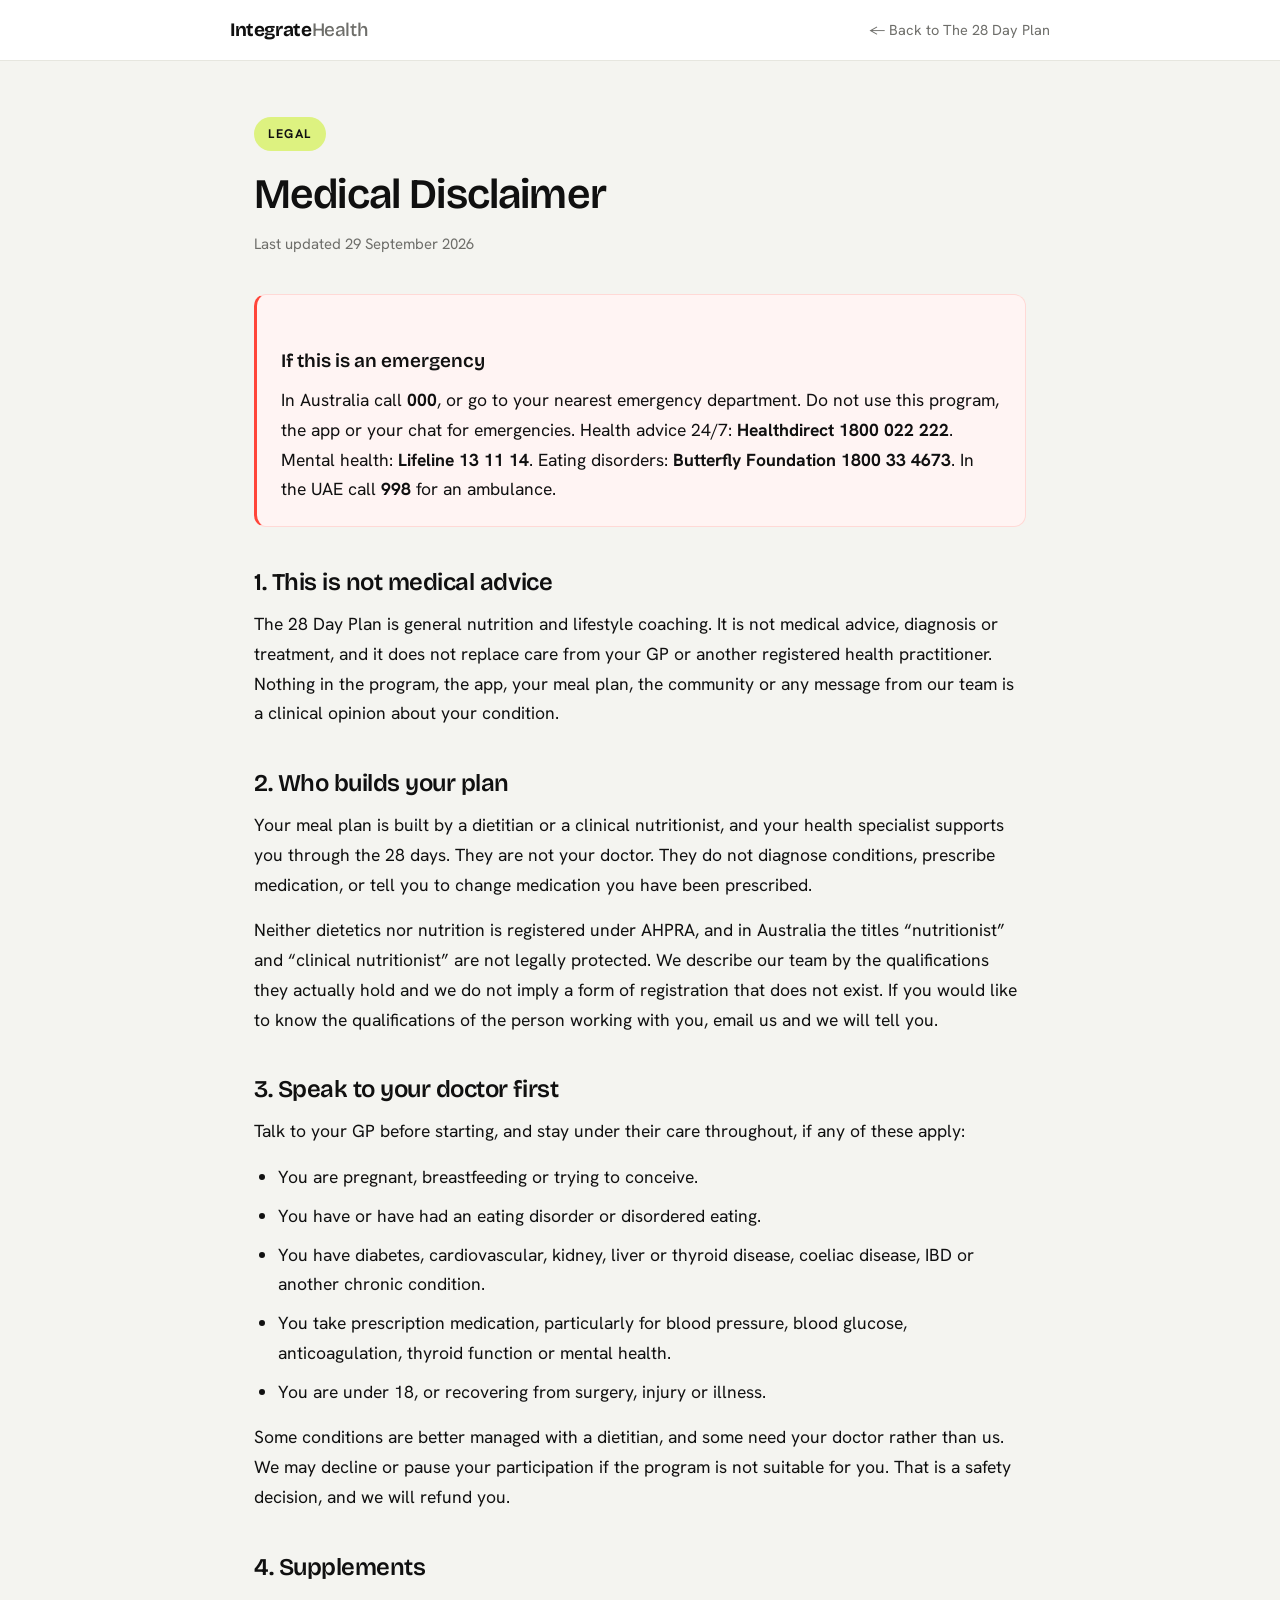
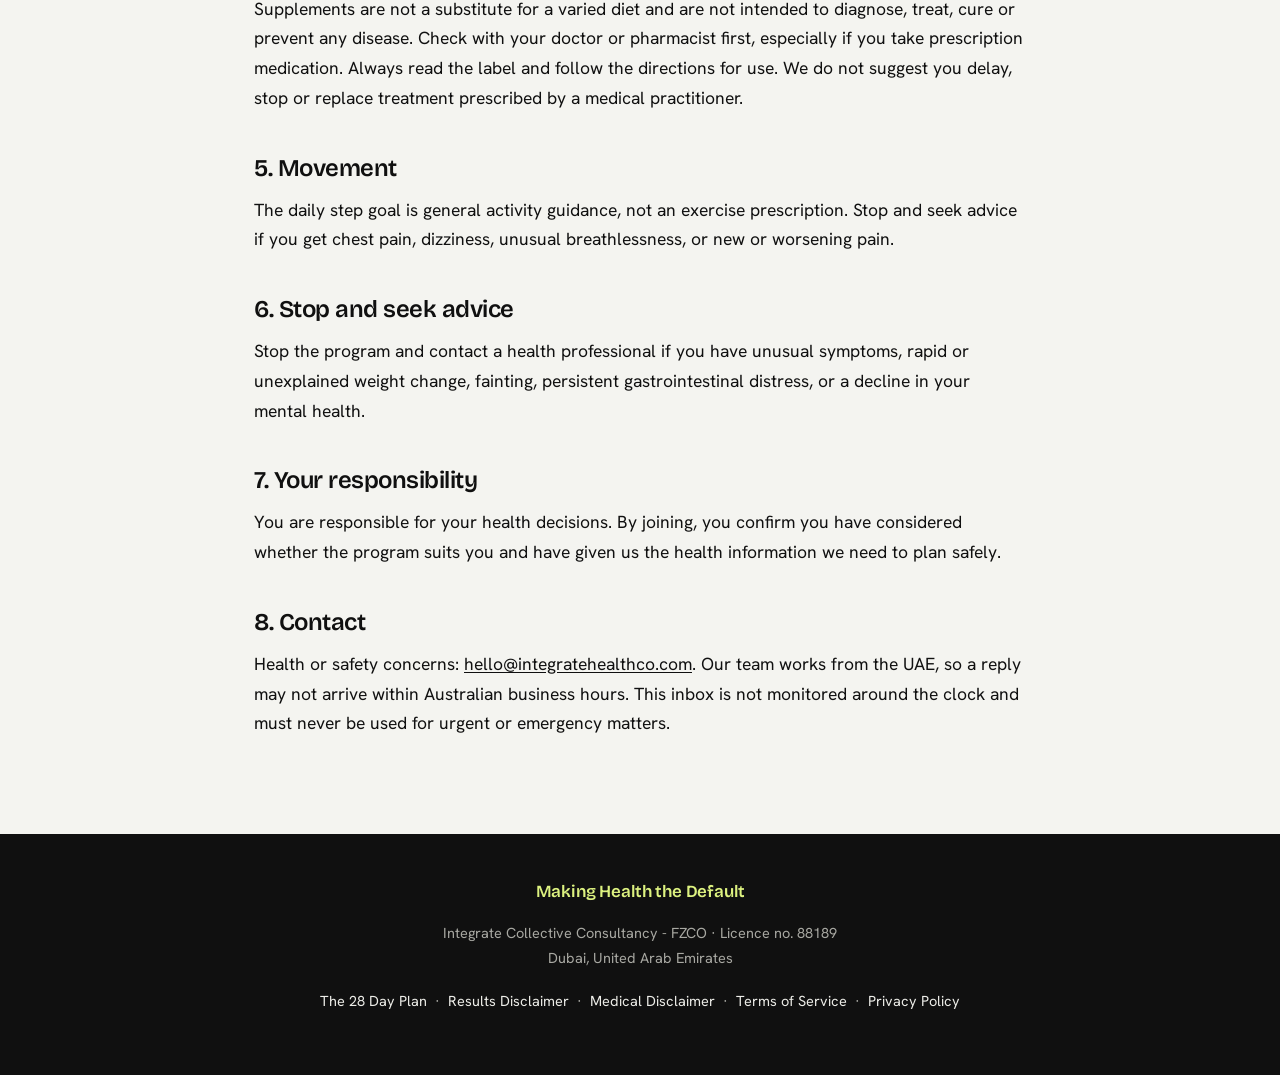
==== legal/medical-disclaimer.html @ c5db08b3 "GRNS 28-day plan landing page Co-Authored-By: Claude Opus 5.5 <noreply@anthropic.com>" ====
<!doctype html>
<html lang="en-AU">
<head>
<meta charset="utf-8">
<meta name="viewport" content="width=device-width, initial-scale=1">
<title>Medical Disclaimer | IntegrateHealth</title>
<meta name="description" content="The 28 Day Plan is nutrition and lifestyle coaching, not medical care. What that means, and when to speak to your doctor first.">
<link rel="preconnect" href="https://fonts.googleapis.com">
<link rel="preconnect" href="https://fonts.gstatic.com" crossorigin>
<link href="https://fonts.googleapis.com/css2?family=Bricolage+Grotesque:opsz,wght@12..96,400;12..96,500;12..96,600;12..96,700&family=Hanken+Grotesk:wght@400;500;600;700&display=swap" rel="stylesheet">
<link rel="stylesheet" href="legal.css">
</head>
<body>

<header class="l-bar">
  <div class="l-bar-in">
    <a class="l-mark" href="../index.html">Integrate<span>Health</span></a>
    <a class="l-back" href="../index.html">&larr; Back to The 28 Day Plan</a>
  </div>
</header>

<main class="l-wrap">
  <span class="l-eyebrow">Legal</span>
  <h1>Medical Disclaimer</h1>
  <p class="l-updated">Last updated 29 September 2026</p>

  <div class="l-alert">
    <h3>If this is an emergency</h3>
    <p>In Australia call <strong>000</strong>, or go to your nearest emergency department. Do not use this
    program, the app or your chat for emergencies. Health advice 24/7:
    <strong>Healthdirect 1800 022 222</strong>. Mental health: <strong>Lifeline 13 11 14</strong>.
    Eating disorders: <strong>Butterfly Foundation 1800 33 4673</strong>. In the UAE call <strong>998</strong>
    for an ambulance.</p>
  </div>

  <h2>1. This is not medical advice</h2>
  <p>The 28 Day Plan is general nutrition and lifestyle coaching. It is not medical advice, diagnosis or
  treatment, and it does not replace care from your GP or another registered health practitioner. Nothing in
  the program, the app, your meal plan, the community or any message from our team is a clinical opinion about
  your condition.</p>

  <h2>2. Who builds your plan</h2>
  <p>Your meal plan is built by a dietitian or a clinical nutritionist, and your health specialist supports you
  through the 28 days. They are not your doctor. They do not diagnose conditions, prescribe medication, or tell
  you to change medication you have been prescribed.</p>
  <p>Neither dietetics nor nutrition is registered under AHPRA, and in Australia the titles
  &ldquo;nutritionist&rdquo; and &ldquo;clinical nutritionist&rdquo; are not legally protected. We describe our
  team by the qualifications they actually hold and we do not imply a form of registration that does not exist.
  If you would like to know the qualifications of the person working with you, email us and we will tell you.</p>

  <h2>3. Speak to your doctor first</h2>
  <p>Talk to your GP before starting, and stay under their care throughout, if any of these apply:</p>
  <ul>
    <li>You are pregnant, breastfeeding or trying to conceive.</li>
    <li>You have or have had an eating disorder or disordered eating.</li>
    <li>You have diabetes, cardiovascular, kidney, liver or thyroid disease, coeliac disease, IBD or another
        chronic condition.</li>
    <li>You take prescription medication, particularly for blood pressure, blood glucose, anticoagulation,
        thyroid function or mental health.</li>
    <li>You are under 18, or recovering from surgery, injury or illness.</li>
  </ul>
  <p>Some conditions are better managed with a dietitian, and some need your doctor rather than us. We may
  decline or pause your participation if the program is not suitable for you. That is a safety decision, and we
  will refund you.</p>

  <h2>4. Supplements</h2>
  <p>Supplements are not a substitute for a varied diet and are not intended to diagnose, treat, cure or
  prevent any disease. Check with your doctor or pharmacist first, especially if you take prescription
  medication. Always read the label and follow the directions for use. We do not suggest you delay, stop or
  replace treatment prescribed by a medical practitioner.</p>

  <h2>5. Movement</h2>
  <p>The daily step goal is general activity guidance, not an exercise prescription. Stop and seek advice if
  you get chest pain, dizziness, unusual breathlessness, or new or worsening pain.</p>

  <h2>6. Stop and seek advice</h2>
  <p>Stop the program and contact a health professional if you have unusual symptoms, rapid or unexplained
  weight change, fainting, persistent gastrointestinal distress, or a decline in your mental health.</p>

  <h2>7. Your responsibility</h2>
  <p>You are responsible for your health decisions. By joining, you confirm you have considered whether the
  program suits you and have given us the health information we need to plan safely.</p>

  <h2>8. Contact</h2>
  <p>Health or safety concerns: <a href="mailto:hello@integratehealthco.com">hello@integratehealthco.com</a>. Our team works from the UAE, so a reply
  may not arrive within Australian business hours. This inbox is not monitored around the clock and must never
  be used for urgent or emergency matters.</p>

</main>

<footer class="l-foot">
  <p class="tag">Making Health the Default</p>
  <p>Integrate Collective Consultancy - FZCO &middot; Licence no. 88189<br>
  Dubai, United Arab Emirates</p>
  <p class="links">
    <a href="../index.html">The 28 Day Plan</a> &nbsp;&middot;&nbsp;
    <a href="results-disclaimer.html">Results Disclaimer</a> &nbsp;&middot;&nbsp;
    <a href="medical-disclaimer.html">Medical Disclaimer</a> &nbsp;&middot;&nbsp;
    <a href="terms.html">Terms of Service</a> &nbsp;&middot;&nbsp;
    <a href="privacy.html">Privacy Policy</a>
  </p>
</footer>

</body>
</html>
---- legal/legal.css ----
/* ============================================================
   Legal pages — same Integrate Health tokens as the landing page
   ============================================================ */
:root{
  --paper:#FFFFFF; --cloud:#F8F8F4; --bone:#F4F4F0; --bone-2:#EAEAE3;
  --ink:#101010; --ink-soft:#444444; --ink-faint:#6E6E6A;
  --on-dark:#EDEDE8; --on-dark-soft:#A8A8A2; --mist:#E6E6DF;
  --accent:#DDF280; --accent-2:#CDE85C; --accent-wash:#F7FBE8;
  --alert:#FF453A;
  --font-display:'Bricolage Grotesque',ui-sans-serif,system-ui,sans-serif;
  --font-sans:'Hanken Grotesk',ui-sans-serif,system-ui,sans-serif;
  --gutter:24px;
}
*,*::before,*::after{box-sizing:border-box}
html{-webkit-text-size-adjust:100%;-webkit-font-smoothing:antialiased}
body{margin:0;background:var(--bone);color:var(--ink);
  font-family:var(--font-sans);font-size:17.5px;line-height:1.7}
a{color:var(--ink);text-decoration:underline;text-underline-offset:2px}
a:hover{text-decoration-thickness:2px}
:focus-visible{outline:2px solid var(--ink);outline-offset:3px;border-radius:4px}

/* Header */
.l-bar{background:var(--paper);border-bottom:1px solid var(--mist);
  padding:14px var(--gutter)}
.l-bar-in{max-width:820px;margin:0 auto;display:flex;align-items:center;
  justify-content:space-between;gap:20px}
.l-mark{font-family:var(--font-display);font-weight:700;font-size:19px;
  letter-spacing:-.02em;text-decoration:none}
.l-mark span{color:var(--ink-faint);font-weight:500}
.l-back{font-size:14.5px;color:var(--ink-faint);text-decoration:none}
.l-back:hover{color:var(--ink);text-decoration:underline}

/* Body */
.l-wrap{max-width:820px;margin:0 auto;padding:56px var(--gutter) 80px}
.l-eyebrow{display:inline-block;background:var(--accent);color:var(--ink);
  font-weight:700;font-size:12.5px;letter-spacing:.12em;text-transform:uppercase;
  padding:6px 14px;border-radius:999px;margin-bottom:20px}
h1{font-family:var(--font-display);font-weight:600;font-size:42px;line-height:1.14;
  letter-spacing:-.02em;margin:0 0 14px;text-wrap:balance}
.l-updated{color:var(--ink-faint);font-size:15px;margin:0 0 36px}
h2{font-family:var(--font-display);font-weight:600;font-size:24px;line-height:1.25;
  letter-spacing:-.02em;margin:40px 0 12px}
h3{font-family:var(--font-display);font-weight:600;font-size:19px;margin:28px 0 8px}
p{margin:0 0 16px;text-wrap:pretty}
ul,ol{margin:0 0 16px;padding-left:24px}
li{margin-bottom:9px;text-wrap:pretty}
strong{font-weight:700}

/* Callouts */
.l-note{background:var(--paper);border:1px solid var(--mist);
  border-left:3px solid var(--accent);border-radius:12px;
  padding:22px 24px;margin:0 0 32px}
.l-note p:last-child{margin-bottom:0}
.l-note h3{margin-top:0}
.l-alert{background:#FFF4F3;border:1px solid #FFD9D6;border-left:3px solid var(--alert);
  border-radius:12px;padding:22px 24px;margin:0 0 32px}
.l-alert p:last-child{margin-bottom:0}
.l-draft{background:var(--ink);color:var(--on-dark);border-radius:12px;
  padding:20px 24px;margin:0 0 36px;font-size:15.5px;line-height:1.65}
.l-draft b{color:var(--accent)}
.l-draft p:last-child{margin-bottom:0}
.tbd{background:var(--accent-wash);border:1px dashed var(--ink-faint);
  border-radius:5px;padding:1px 7px;font-size:.92em;font-weight:600;white-space:nowrap}

/* Footer */
.l-foot{background:var(--ink);color:var(--on-dark-soft);padding:44px var(--gutter);
  text-align:center;font-size:14.5px}
.l-foot a{color:var(--on-dark);text-decoration:none}
.l-foot a:hover{text-decoration:underline}
.l-foot .tag{color:var(--accent);font-family:var(--font-display);
  font-weight:600;font-size:17px;margin-bottom:14px;letter-spacing:-.01em}
.l-foot .links{margin-top:10px;line-height:2}

@media (max-width:640px){
  body{font-size:16.5px}
  .l-wrap{padding:36px var(--gutter) 56px}
  h1{font-size:30px}
  h2{font-size:21px}
}
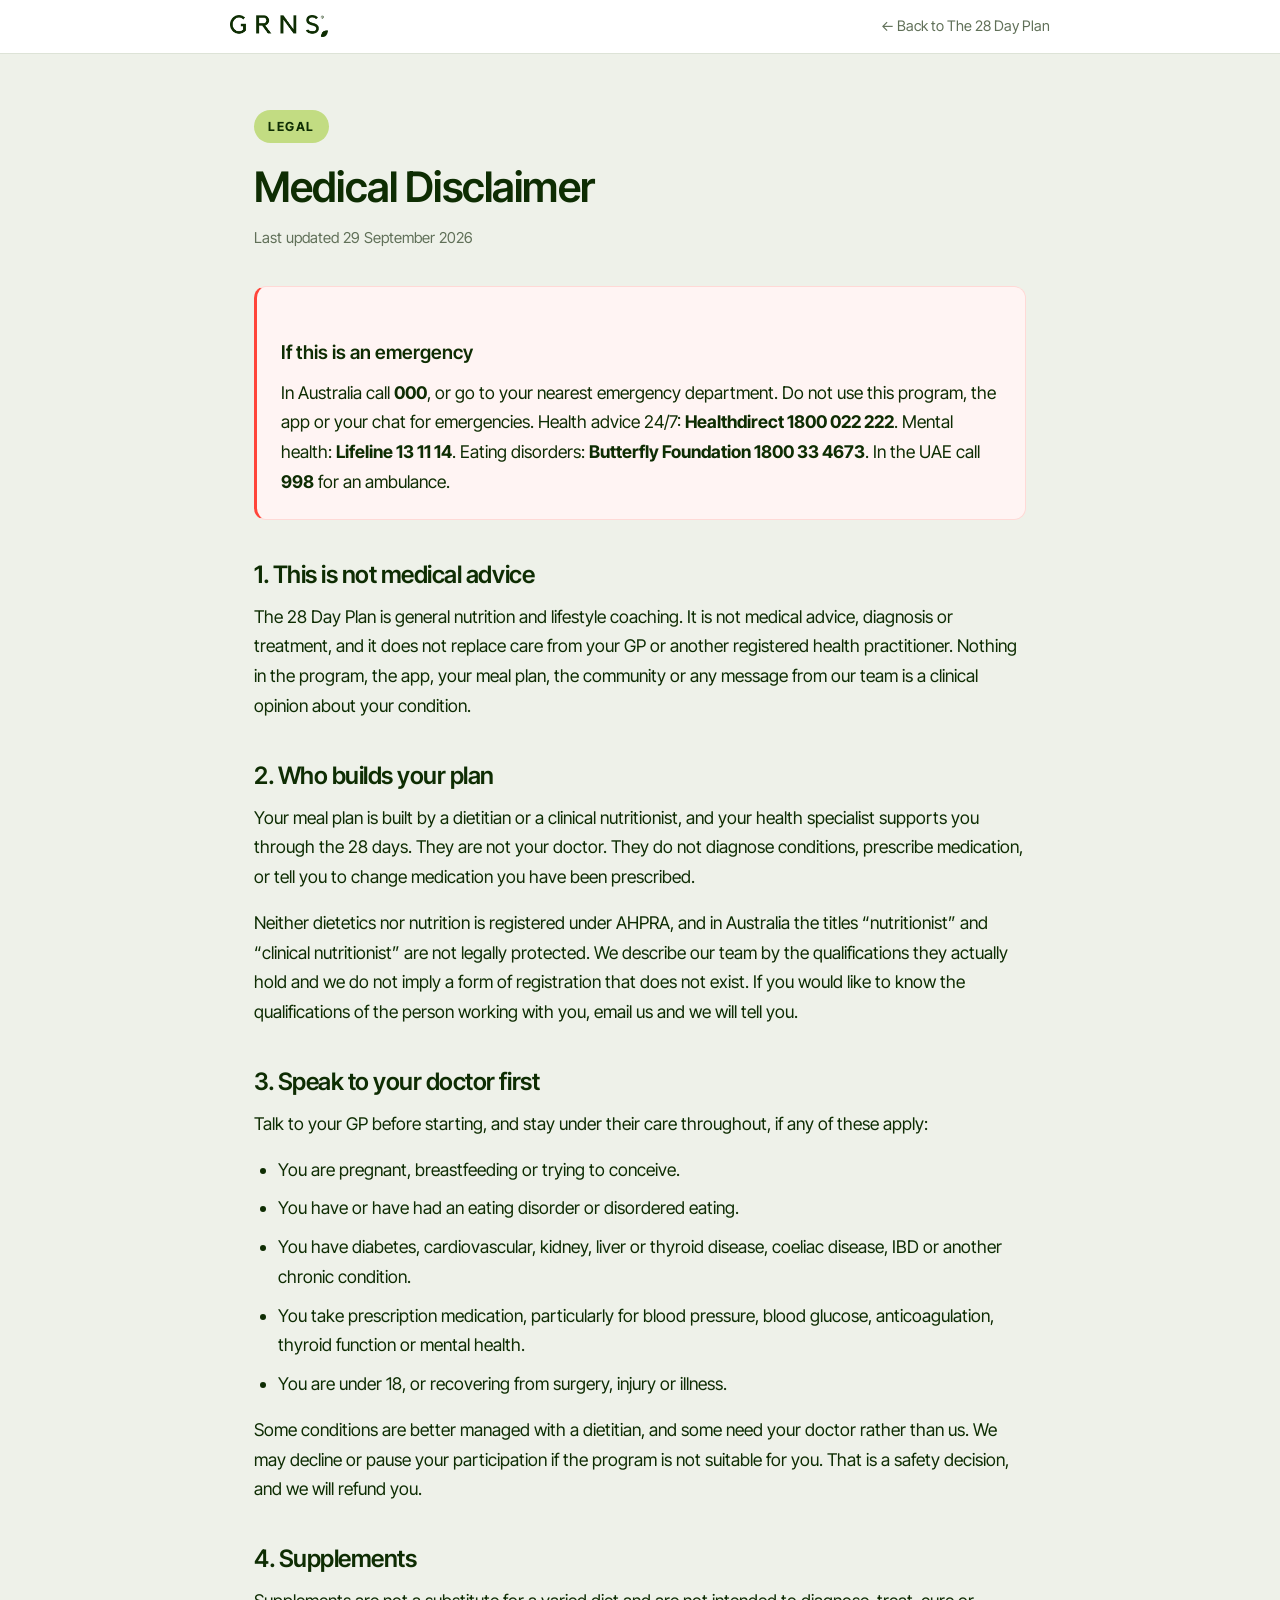
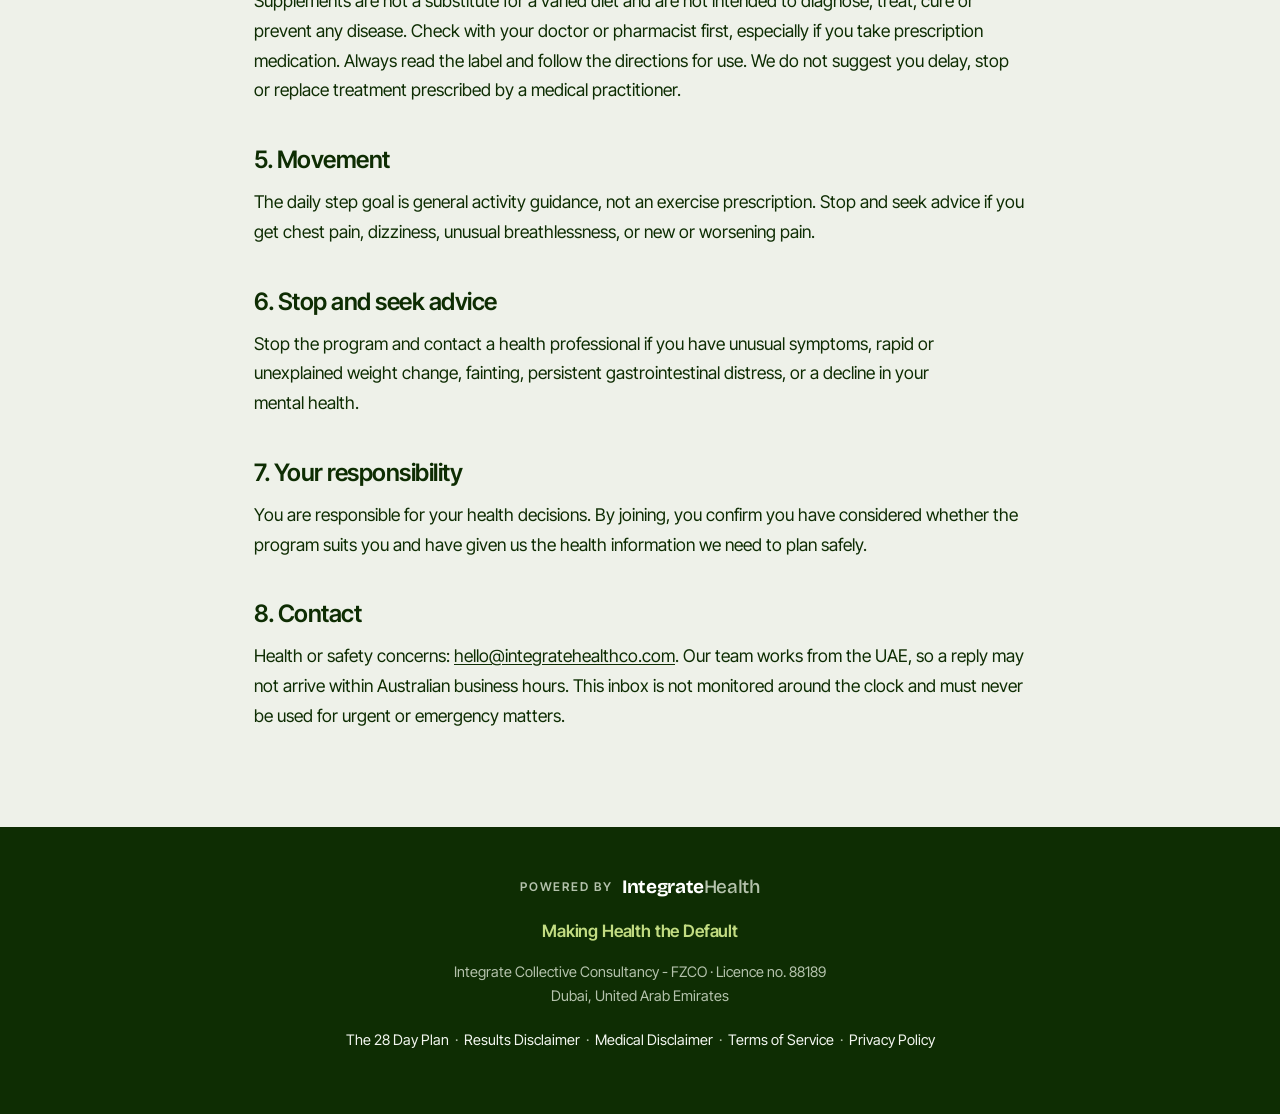
==== commit 87cb47a5: "GRNS palette, font and logo on the 28 Day Plan page Same structure, layout, sizes, images and copy a" ====
--- a/legal/medical-disclaimer.html
+++ b/legal/medical-disclaimer.html
@@ -7,14 +7,16 @@
 <meta name="description" content="The 28 Day Plan is nutrition and lifestyle coaching, not medical care. What that means, and when to speak to your doctor first.">
 <link rel="preconnect" href="https://fonts.googleapis.com">
 <link rel="preconnect" href="https://fonts.gstatic.com" crossorigin>
-<link href="https://fonts.googleapis.com/css2?family=Bricolage+Grotesque:opsz,wght@12..96,400;12..96,500;12..96,600;12..96,700&family=Hanken+Grotesk:wght@400;500;600;700&display=swap" rel="stylesheet">
+<link href="https://fonts.googleapis.com/css2?family=Inter+Tight:wght@400;500;600;700;800&display=swap" rel="stylesheet">
+<link href="https://fonts.googleapis.com/css2?family=Bricolage+Grotesque:opsz,wght@12..96,500;12..96,700&text=IntegrateHealth&display=swap" rel="stylesheet">
+<link rel="icon" type="image/png" href="[data-uri]">
 <link rel="stylesheet" href="legal.css">
 </head>
 <body>
 
 <header class="l-bar">
   <div class="l-bar-in">
-    <a class="l-mark" href="../index.html">Integrate<span>Health</span></a>
+    <a class="l-mark" href="../index.html"><img src="[data-uri]" alt="GRNS" width="98" height="22"></a>
     <a class="l-back" href="../index.html">&larr; Back to The 28 Day Plan</a>
   </div>
 </header>
@@ -89,6 +91,7 @@
 </main>
 
 <footer class="l-foot">
+  <p class="powered">Powered by <span class="ih-mark">Integrate<span>Health</span></span></p>
   <p class="tag">Making Health the Default</p>
   <p>Integrate Collective Consultancy - FZCO &middot; Licence no. 88189<br>
   Dubai, United Arab Emirates</p>
--- a/legal/legal.css
+++ b/legal/legal.css
@@ -1,14 +1,14 @@
 /* ============================================================
-   Legal pages — same Integrate Health tokens as the landing page
+   Legal pages — same GRNS tokens as the landing page
    ============================================================ */
 :root{
-  --paper:#FFFFFF; --cloud:#F8F8F4; --bone:#F4F4F0; --bone-2:#EAEAE3;
-  --ink:#101010; --ink-soft:#444444; --ink-faint:#6E6E6A;
-  --on-dark:#EDEDE8; --on-dark-soft:#A8A8A2; --mist:#E6E6DF;
-  --accent:#DDF280; --accent-2:#CDE85C; --accent-wash:#F7FBE8;
+  --paper:#FFFFFF; --cloud:#FAFBF8; --bone:#EEF1E9; --bone-2:#E2E8DD;
+  --ink:#0E2D03; --ink-soft:#47513F; --ink-faint:#607058;
+  --on-dark:#F3F6F0; --on-dark-soft:#B4C2AC; --mist:#DDE3D7;
+  --accent:#C2DC82; --accent-2:#B3D16B; --accent-wash:#EAF0E5;
   --alert:#FF453A;
-  --font-display:'Bricolage Grotesque',ui-sans-serif,system-ui,sans-serif;
-  --font-sans:'Hanken Grotesk',ui-sans-serif,system-ui,sans-serif;
+  --font-display:'Inter Tight',ui-sans-serif,system-ui,sans-serif;
+  --font-sans:'Inter Tight',ui-sans-serif,system-ui,sans-serif;
   --gutter:24px;
 }
 *,*::before,*::after{box-sizing:border-box}
@@ -77,3 +77,13 @@
   h1{font-size:30px}
   h2{font-size:21px}
 }
+
+/* GRNS logo in the header */
+.l-mark img{display:block;height:22px;width:auto}
+
+/* Footer credit: "Powered by" plus the IntegrateHealth wordmark in its own font */
+.powered{display:flex;align-items:center;justify-content:center;gap:10px;margin:0 0 14px;
+  font-size:12px;font-weight:600;letter-spacing:.14em;text-transform:uppercase;color:var(--on-dark-soft)}
+.ih-mark{font-family:'Bricolage Grotesque',var(--font-sans);font-weight:700;font-size:19px;
+  letter-spacing:-.02em;text-transform:none;color:var(--paper)}
+.ih-mark span{font-weight:500;color:var(--on-dark-soft)}
